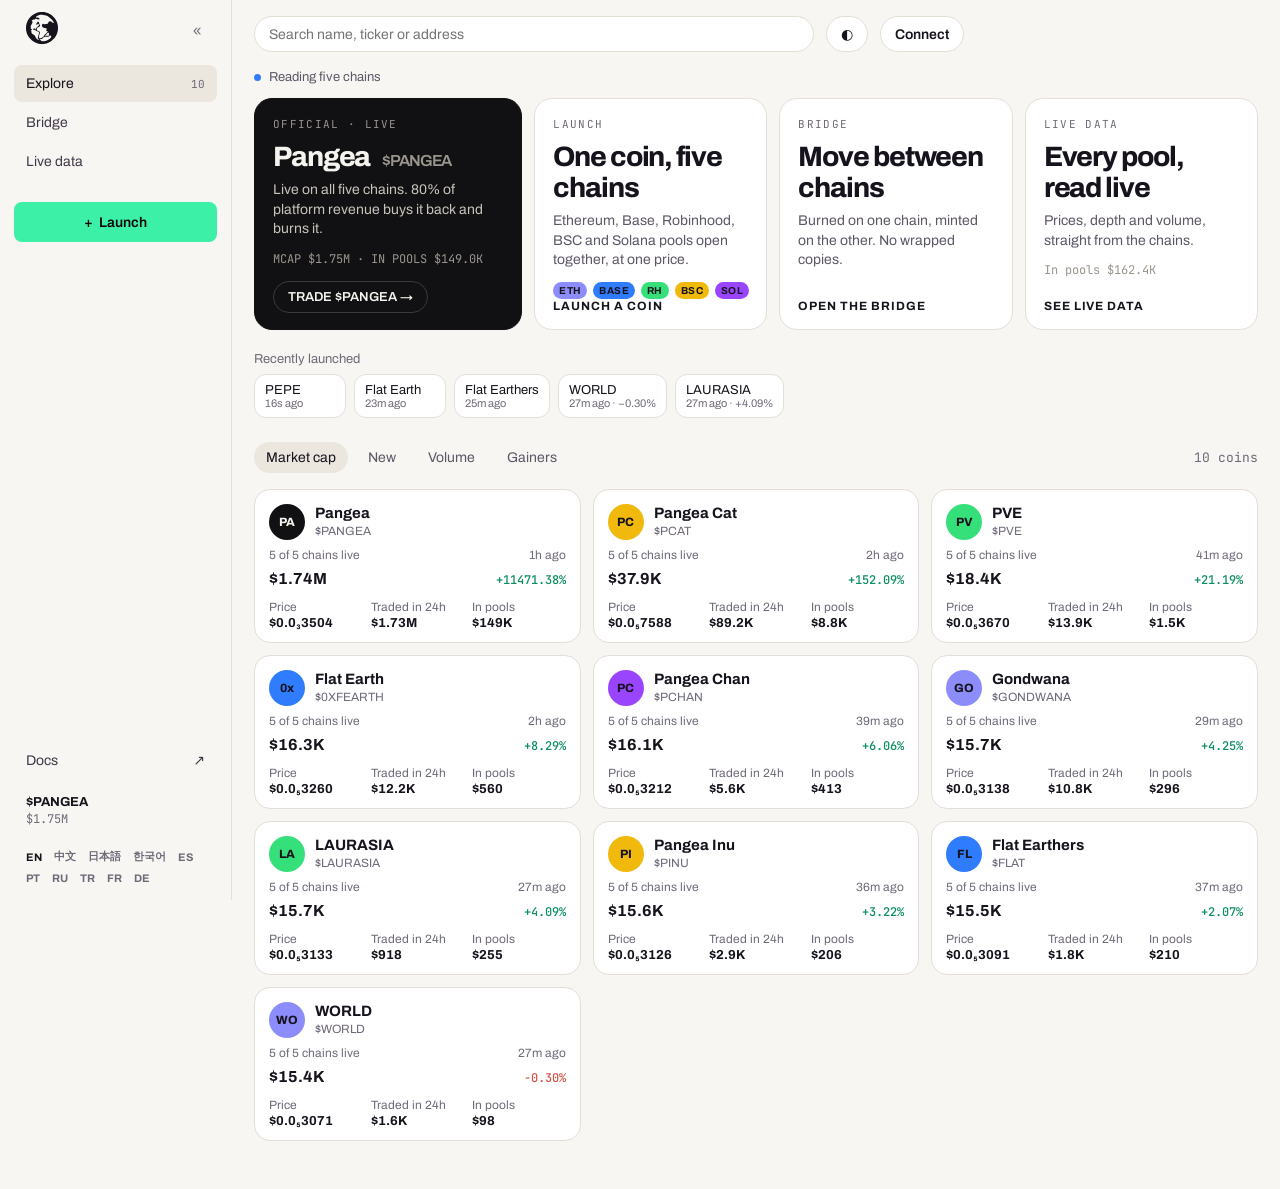
==== app/explore.html @ af60b562 "update" ====
<!DOCTYPE html>
<html lang="en" data-theme="auto">
<head>
  <meta charset="utf-8">
  <meta name="viewport" content="width=device-width, initial-scale=1">
  <title>Explore coins · Pangea</title>
  <link rel="icon" href="../logo.jpg">
  <link rel="preconnect" href="https://fonts.googleapis.com">
  <link rel="preconnect" href="https://fonts.gstatic.com" crossorigin>
  <link href="https://fonts.googleapis.com/css2?family=Archivo:wdth,wght@75..125,500..800&family=Instrument+Sans:wght@400..600&family=JetBrains+Mono:wght@400;500&display=swap" rel="stylesheet">
  <link rel="stylesheet" href="../css/site.css">
  <script src="../js/theme.js"></script>
</head>
<body>
  <div class="app" data-page="explore">
    <aside class="app-side"></aside>
    <main class="app-main">
      <div class="app-top"></div>
      <p class="live-note"><i></i> Reading five chains</p>
      <div class="feature-row">
        <a class="feature official" href="token.html?id=pangea">
          <div class="kicker">OFFICIAL · LIVE</div>
          <h2>Pangea <em>$PANGEA</em></h2>
          <p>Live on all five chains. 80% of platform revenue buys it back and burns it.</p>
          <div class="meta">MCAP $1.75M · IN POOLS $149.0K</div>
          <span class="pill-link">TRADE $PANGEA →</span>
        </a>
        <a class="feature" href="launch.html">
          <div class="kicker">LAUNCH</div>
          <h2>One coin, five chains</h2>
          <p>Ethereum, Base, Robinhood, BSC and Solana pools open together, at one price.</p>
          <div class="chain-pips"><b style="background:#8C8DFB">ETH</b><b style="background:#2F7CFF">BASE</b><b style="background:#35E07A">RH</b><b style="background:#F0B90B">BSC</b><b style="background:#9945FF">SOL</b></div>
          <div class="go">LAUNCH A COIN</div>
        </a>
        <a class="feature" href="bridge.html">
          <div class="kicker">BRIDGE</div>
          <h2>Move between chains</h2>
          <p>Burned on one chain, minted on the other. No wrapped copies.</p>
          <div class="go">OPEN THE BRIDGE</div>
        </a>
        <a class="feature" href="live.html">
          <div class="kicker">LIVE DATA</div>
          <h2>Every pool, read live</h2>
          <p>Prices, depth and volume, straight from the chains.</p>
          <div class="meta">In pools $162.4K</div>
          <div class="go">SEE LIVE DATA</div>
        </a>
      </div>
      <p class="recent">Recently launched</p>
      <div class="recent-row">
        <a href="token.html?id=pinu">PEPE<span>16s ago</span></a>
        <a href="token.html?id=earth">Flat Earth<span>23m ago</span></a>
        <a href="token.html?id=flat">Flat Earthers<span>25m ago</span></a>
        <a href="token.html?id=world">WORLD<span>27m ago · −0.30%</span></a>
        <a href="token.html?id=laurasia">LAURASIA<span>27m ago · +4.09%</span></a>
      </div>
      <div class="filters">
        <button type="button" data-sort="mcap" aria-pressed="true">Market cap</button>
        <button type="button" data-sort="new" aria-pressed="false">New</button>
        <button type="button" data-sort="vol" aria-pressed="false">Volume</button>
        <button type="button" data-sort="gain" aria-pressed="false">Gainers</button>
        <span class="count" data-count>10 coins</span>
      </div>
      <div class="coin-grid" data-coins></div>
    </main>
  </div>
  <script src="../js/mark.js"></script>
  <script src="../js/coins.js"></script>
  <script src="../js/shell.js"></script>
  <script src="../js/explore.js"></script>
</body>
</html>
---- css/site.css ----
:root {
  --font-archivo: "Archivo", system-ui, sans-serif;
  --font-instrument: "Instrument Sans", system-ui, sans-serif;
  --font-mono-jb: "JetBrains Mono", ui-monospace, monospace;
  --paper: #f8f6f2;
  --card: #fff;
  --ink: #17131c;
  --ink2: #403a48;
  --soft: #5d5766;
  --dim: #6f6978;
  --faint: #948e9b;
  --line: #e3ded6;
  --sunk: #ebe7df;
  --em: #3cf0a8;
  --em-ink: #0b8f5f;
  color-scheme: light;
}

html[data-theme="dark"] {
  --paper: #09090a;
  --card: #15161a;
  --ink: #f5f3ed;
  --ink2: #d8d4cc;
  --soft: #b0ada4;
  --dim: #8a8780;
  --faint: #8a8780;
  --line: #2c2d33;
  --sunk: #1b1c20;
  --em-ink: #3cf0a8;
  color-scheme: dark;
}

@media (prefers-color-scheme: dark) {
  html[data-theme="auto"] {
    --paper: #09090a;
    --card: #15161a;
    --ink: #f5f3ed;
    --ink2: #d8d4cc;
    --soft: #b0ada4;
    --dim: #8a8780;
    --faint: #8a8780;
    --line: #2c2d33;
    --sunk: #1b1c20;
    --em-ink: #3cf0a8;
    color-scheme: dark;
  }
}

* { box-sizing: border-box; }
html, body { margin: 0; min-height: 100%; }
body { background: var(--paper); color: var(--ink); }
button, input, select { font: inherit; color: inherit; }
button { cursor: pointer; }

.kn-hero {
  --paper: #f8f6f2;
  --card: #fff;
  --ink: #17131c;
  --soft: #5d5766;
  --dim: #948e9b;
  --line: #e3ded6;
  --sea: #e3ded6;
  --em: #3cf0a8;
  --em-ink: #0b8f5f;
  --pad-x: clamp(18px, 3.4vw, 64px);
  --mono: var(--font-mono-jb), ui-monospace, monospace;
  --display: var(--font-archivo), system-ui, sans-serif;
  z-index: 1;
  background: var(--paper);
  min-height: 100dvh;
  color: var(--ink);
  font-family: var(--font-instrument), system-ui, sans-serif;
  grid-template-rows: auto 1fr auto;
  display: grid;
  position: relative;
  overflow-x: clip;
}
.kn-hero[data-theme="dark"] {
  --paper: #09090a;
  --card: #15161a;
  --ink: #f5f3ed;
  --soft: #b0ada4;
  --dim: #8a8780;
  --line: #2c2d33;
  --sea: #1b1c20;
  --em-ink: #3cf0a8;
}
@media (prefers-color-scheme: dark) {
  .kn-hero[data-theme="auto"] {
    --paper: #09090a;
    --card: #15161a;
    --ink: #f5f3ed;
    --soft: #b0ada4;
    --dim: #8a8780;
    --line: #2c2d33;
    --sea: #1b1c20;
    --em-ink: #3cf0a8;
  }
}
body:has(.kn-hero) { background: #f8f6f2; }
body:has(.kn-hero[data-theme="dark"]) { background: #09090a; }
@media (prefers-color-scheme: dark) {
  body:has(.kn-hero[data-theme="auto"]) { background: #09090a; }
}
.kn-hero a { color: var(--soft); text-decoration: none; }
.kn-hero a:hover { color: var(--ink); }
.kn-hero :focus-visible { outline: 2px solid var(--ink); outline-offset: 3px; }
.kn-bar {
  padding: clamp(16px, 1.9vw, 28px) var(--pad-x);
  align-items: center;
  gap: clamp(12px, 2vw, 28px);
  display: flex;
}
.kn-hero a.kn-brand {
  color: var(--ink);
  font-family: var(--display);
  letter-spacing: -0.02em;
  align-items: center;
  gap: 10px;
  font-size: 20px;
  font-weight: 700;
  display: flex;
}
.kn-hero a.kn-brand svg { color: var(--ink); }
.kn-nav {
  gap: clamp(16px, 2vw, 30px);
  margin-left: auto;
  font-size: 15px;
  font-weight: 500;
  display: none;
}
.kn-bar .kn-langs { gap: clamp(6px, 0.8vw, 11px); margin-left: 0; display: none; }
.kn-langs button {
  border: 0;
  border-bottom: 1px solid transparent;
  background: none;
  padding: 0 0 1px;
  color: var(--dim);
  font-size: 12px;
  font-weight: 600;
}
.kn-hero .kn-langs button:hover { color: var(--ink); }
.kn-hero .kn-langs button[data-on="1"] { color: var(--ink); border-color: var(--ink); }
.kn-pick { min-width: 0; margin-left: auto; position: relative; display: inline-flex; align-items: center; }
.kn-hero .kn-pick select {
  field-sizing: content;
  text-overflow: ellipsis;
  border: 1px solid var(--line);
  background: var(--card);
  color: var(--ink);
  cursor: pointer;
  appearance: none;
  border-radius: 999px;
  min-width: 0;
  padding: 6px 22px 6px 10px;
  font-size: 12px;
  outline: none;
}
.kn-hero .kn-pick > span {
  pointer-events: none;
  position: absolute;
  right: 8px;
  color: var(--soft);
  font-size: 12px;
}
.kn-hero a.kn-pill, .kn-hero a.kn-ghost {
  white-space: nowrap;
  border-radius: 999px;
  flex: none;
  align-items: center;
  gap: 10px;
  height: 44px;
  padding: 0 clamp(16px, 4vw, 22px);
  font-size: 15px;
  font-weight: 600;
  transition: opacity 0.16s, transform 0.16s;
  display: flex;
}
.kn-hero a.kn-pill { background: var(--ink); color: var(--paper); }
.kn-hero a.kn-pill:hover { opacity: 0.86; color: var(--paper); }
.kn-hero a.kn-ghost { background: var(--card); color: var(--ink); box-shadow: inset 0 0 0 1px var(--line); }
.kn-hero a.kn-ghost:hover { box-shadow: inset 0 0 0 1px var(--dim); color: var(--ink); }
.kn-hero a.kn-pill:active, .kn-hero a.kn-ghost:active { transform: scale(0.97); }
.kn-hero .kn-round, .kn-hero a.kn-x {
  background: var(--card);
  width: 44px;
  height: 44px;
  color: var(--ink);
  box-shadow: inset 0 0 0 1px var(--line);
  cursor: pointer;
  border: 0;
  border-radius: 50%;
  flex: none;
  justify-content: center;
  align-items: center;
  padding: 0;
  display: flex;
}
.kn-hero .kn-round:hover, .kn-hero a.kn-x:hover { box-shadow: inset 0 0 0 1px var(--dim); color: var(--ink); }
.kn-hero a.kn-x { display: none; }
.kn-hero .kn-cta a.kn-x-low { width: 52px; height: 52px; padding: 0; display: flex; }
.kn-stage {
  width: 100%;
  max-width: 1600px;
  padding: clamp(8px, 2vh, 28px) var(--pad-x);
  grid-template-columns: minmax(0, 1fr);
  align-items: center;
  gap: clamp(20px, 3vw, 56px);
  margin: 0 auto;
  display: grid;
}
.kn-say { min-width: 0; }
.kn-five { margin: 0 0 clamp(16px, 2.4vh, 26px) 4px; display: flex; }
.kn-five i {
  width: 20px;
  height: 20px;
  box-shadow: 0 0 0 3px var(--paper);
  border-radius: 50%;
  margin-left: -5px;
  display: block;
}
.kn-five i:first-child { margin-left: 0; }
.kn-claim {
  font-family: var(--display);
  letter-spacing: -0.045em;
  text-wrap: balance;
  word-break: keep-all;
  margin: 0;
  font-size: clamp(44px, 12.5vw, 76px);
  font-weight: 800;
  line-height: 0.96;
}
.kn-claim span { display: block; }
.kn-lede {
  max-width: 27em;
  color: var(--soft);
  text-wrap: pretty;
  margin: clamp(18px, 2.6vh, 28px) 0 0;
  font-size: clamp(17px, 1.42vw, 22px);
  line-height: 1.38;
}
.kn-cta { flex-wrap: wrap; gap: 10px; margin-top: clamp(20px, 3vh, 32px); display: flex; }
.kn-hero .kn-cta a { height: 52px; padding: 0 26px; font-size: 16px; }
.kn-world { min-width: 0; }
.kn-canvas {
  aspect-ratio: 16 / 9.4;
  touch-action: pan-y;
  width: 100%;
  max-height: 62vh;
  display: block;
  font-family: var(--display);
}
.kn-time {
  user-select: none;
  grid-template-columns: auto minmax(0, 1fr) auto;
  align-items: center;
  gap: 16px;
  padding: 34px 2% 0;
  font-size: 14px;
  font-weight: 600;
  display: grid;
}
.kn-time > span { color: var(--dim); transition: color 0.2s; }
.kn-time > span[data-on="1"] { color: var(--ink); }
.kn-track { cursor: ew-resize; touch-action: none; height: 28px; position: relative; }
.kn-rail, .kn-fill {
  border-radius: 3px;
  height: 6px;
  margin-top: -3px;
  position: absolute;
  top: 50%;
  left: 0;
}
.kn-rail { background: var(--line); right: 0; }
.kn-fill { width: var(--t); background: var(--ink); }
.kn-knob {
  left: var(--t);
  background: var(--card);
  border: 2px solid var(--ink);
  border-radius: 50%;
  width: 22px;
  height: 22px;
  margin: -11px 0 0 -11px;
  position: absolute;
  top: 50%;
  box-shadow: 0 2px 6px #0000002e;
}
.kn-when {
  left: clamp(40px, var(--t), calc(100% - 40px));
  white-space: nowrap;
  color: var(--soft);
  font-size: 13px;
  font-weight: 500;
  position: absolute;
  bottom: 100%;
  transform: translate(-50%);
}
.kn-when b { font-family: var(--mono); color: var(--ink); margin: 0 0.3em; font-weight: 500; }
.kn-foot {
  padding: 0 var(--pad-x) clamp(14px, 2.6vh, 32px);
  justify-content: space-between;
  align-items: flex-end;
  gap: clamp(20px, 3vw, 56px);
  display: none;
}
.kn-legend { cursor: default; flex: none; width: min(480px, 36vw); height: auto; display: none; overflow: visible; }
.kn-legend text { fill: var(--soft); font-size: 13px; font-weight: 500; font-family: var(--font-instrument), system-ui, sans-serif; }
.kn-legend-rail { stroke: var(--line); }
.kn-legend-lead { fill: none; stroke: #cdc7be; }
.kn-legend-ring { fill: none; stroke: var(--em-ink); stroke-width: 1.5px; }
.kn-legend-one { fill: var(--em); }
.kn-legend text.kn-one {
  fill: var(--em-ink);
  font-family: var(--display);
  letter-spacing: 0.16em;
  font-size: 12px;
  font-weight: 800;
}
.kn-steps {
  flex: 1 1 0;
  grid-template-columns: repeat(3, minmax(0, 1fr));
  gap: clamp(14px, 2vw, 28px);
  max-width: 760px;
  margin: 0;
  padding: 0;
  list-style: none;
  display: grid;
}
.kn-steps button {
  border: 0;
  border-top: 2px solid var(--line);
  width: 100%;
  font: inherit;
  text-align: left;
  color: var(--dim);
  cursor: pointer;
  background: transparent;
  padding: 12px 0 0;
  font-size: 14px;
  line-height: 1.38;
  transition: color 0.3s, border-color 0.3s;
  display: block;
}
.kn-steps button:hover { color: var(--soft); }
.kn-steps li[data-on="1"] button { border-top-color: var(--ink); color: var(--ink); }
.kn-tag {
  font-family: var(--mono);
  letter-spacing: 0.14em;
  text-transform: uppercase;
  color: var(--dim);
  margin-bottom: 6px;
  font-size: 11px;
  display: block;
}
@media (max-width: 420px) {
  .kn-bar { gap: 8px; padding-inline: 14px; }
  .kn-hero a.kn-pill { padding-inline: 14px; font-size: 14px; }
  .kn-hero .kn-round, .kn-hero a.kn-x { width: 40px; height: 40px; }
}
@media (min-width: 620px) {
  .kn-hero a.kn-x { display: flex; }
  .kn-hero .kn-cta a.kn-x-low { display: none; }
}
@media (min-width: 760px) {
  .kn-nav { display: flex; }
  .kn-pick { margin-left: 0; }
}
@media (min-width: 900px) {
  .kn-stage { grid-template-columns: minmax(0, 0.84fr) minmax(0, 1.16fr); }
  .kn-claim { font-size: clamp(52px, 5.9vw, 104px); }
  .kn-foot { display: flex; }
}
@media (min-width: 900px) and (min-height: 720px) {
  .kn-hero { height: 100dvh; overflow: hidden; }
}
@media (min-width: 1180px) { .kn-legend { display: block; } }
@media (min-width: 1280px) {
  .kn-bar .kn-langs { display: flex; }
  .kn-pick { display: none; }
}
.kn-bar, .kn-five, .kn-claim, .kn-lede, .kn-cta, .kn-time, .kn-foot {
  animation: kn-arrive 0.7s ease-out var(--at, 0s) both;
}
.kn-claim { --at: 80ms; }
.kn-lede { --at: 0.16s; }
.kn-cta { --at: 0.24s; }
.kn-time { --at: 0.36s; }
.kn-foot { --at: 0.48s; }
@keyframes kn-arrive { from { opacity: 0; } }
@media (prefers-reduced-motion: reduce) {
  .kn-bar, .kn-five, .kn-claim, .kn-lede, .kn-cta, .kn-time, .kn-foot { animation: none; }
}

/* App shell */
.app {
  min-height: 100dvh;
  display: grid;
  grid-template-columns: 232px minmax(0, 1fr);
  background: var(--paper);
  color: var(--ink);
  font-family: var(--font-archivo), system-ui, sans-serif;
}
.app-side {
  border-right: 1px solid var(--line);
  min-height: 100dvh;
  padding: 12px 14px 16px;
  display: flex;
  flex-direction: column;
  position: sticky;
  top: 0;
  height: 100dvh;
}
.side-top { display: flex; align-items: center; gap: 8px; padding: 0 8px 18px 12px; }
.side-top a { color: var(--ink); display: flex; }
.side-collapse {
  margin-left: auto;
  border: 0;
  background: transparent;
  color: var(--dim);
  font-family: var(--font-mono-jb), monospace;
  font-size: 14px;
  border-radius: 999px;
  padding: 4px 8px;
}
.app-nav { display: flex; flex-direction: column; gap: 2px; }
.app-nav a, .side-launch, .side-docs {
  display: flex;
  align-items: center;
  justify-content: space-between;
  gap: 8px;
  text-decoration: none;
  color: var(--ink2);
  border-radius: 8px;
  padding: 11px 12px;
  font-size: 14px;
}
.app-nav a[aria-current="page"] { background: var(--sunk); color: var(--ink); }
.app-nav a:hover, .side-docs:hover { background: color-mix(in srgb, var(--sunk) 70%, transparent); color: var(--ink); }
.nav-count {
  font-family: var(--font-mono-jb), monospace;
  font-size: 11px;
  color: var(--dim);
}
.side-launch {
  margin-top: 22px;
  background: var(--em);
  color: #09090a;
  font-weight: 600;
  justify-content: center;
  height: 40px;
}
.side-launch:hover { background: #6ff5bf; color: #09090a; }
.side-foot { margin-top: auto; }
.side-docs { color: var(--ink2); margin-bottom: 8px; }
.side-token {
  display: block;
  text-decoration: none;
  color: var(--ink);
  padding: 8px 12px 14px;
}
.side-token b { display: block; font-size: 13px; }
.side-token span { color: var(--dim); font-size: 12px; font-family: var(--font-mono-jb), monospace; }
.side-langs { display: flex; flex-wrap: wrap; gap: 8px 12px; padding: 8px 12px 0; }
.side-langs button {
  border: 0;
  background: none;
  padding: 0;
  font-size: 11px;
  font-weight: 700;
  color: var(--dim);
}
.side-langs button[data-on="1"] { color: var(--ink); }
.app-main { min-width: 0; padding: 16px 22px 48px; }
.app-top {
  display: flex;
  align-items: center;
  gap: 12px;
  margin-bottom: 18px;
}
.app-search {
  flex: 1;
  max-width: 560px;
  height: 36px;
  border-radius: 999px;
  border: 1px solid var(--line);
  background: var(--card);
  padding: 0 14px;
  font-size: 14px;
  outline: none;
}
.app-search:focus { border-color: var(--dim); }
.icon-btn, .connect-btn {
  height: 36px;
  border-radius: 999px;
  border: 1px solid var(--line);
  background: var(--card);
  padding: 0 14px;
  font-size: 14px;
}
.connect-btn { font-weight: 600; }
.live-note { display: flex; align-items: center; gap: 8px; color: var(--soft); font-size: 13px; margin: 0 0 14px; }
.live-note i { width: 7px; height: 7px; border-radius: 50%; background: #2f7cff; display: block; }
.feature-row {
  display: grid;
  grid-template-columns: 1.15fr repeat(3, minmax(0, 1fr));
  gap: 12px;
}
.feature {
  border-radius: 18px;
  padding: 18px 18px 16px;
  min-height: 210px;
  display: flex;
  flex-direction: column;
  text-decoration: none;
  color: inherit;
  background: var(--card);
  border: 1px solid var(--line);
}
.feature.official {
  background: #111113;
  color: #f5f3ed;
  border-color: #111113;
}
.kicker {
  font-family: var(--font-mono-jb), monospace;
  letter-spacing: 0.12em;
  font-size: 11px;
  color: var(--dim);
}
.official .kicker { color: #9a968e; }
.feature h2 { margin: 10px 0 8px; font-size: 28px; letter-spacing: -0.04em; font-weight: 750; }
.feature h2 em { font-style: normal; color: #9a968e; font-size: 16px; margin-left: 8px; font-weight: 600; }
.feature p { margin: 0; color: var(--soft); font-size: 14px; line-height: 1.4; }
.official p { color: #c8c4bb; }
.feature .meta { margin-top: 12px; font-family: var(--font-mono-jb), monospace; font-size: 12px; color: #9a968e; }
.pill-link {
  margin-top: auto;
  align-self: flex-start;
  border-radius: 999px;
  border: 1px solid #3a3a3e;
  color: #f5f3ed;
  text-decoration: none;
  padding: 8px 14px;
  font-size: 13px;
  font-weight: 600;
}
.feature:not(.official) .go {
  margin-top: auto;
  font-size: 12px;
  font-weight: 700;
  letter-spacing: 0.08em;
}
.chain-pips { display: flex; gap: 6px; margin-top: 12px; }
.chain-pips b {
  font-size: 10px;
  font-weight: 700;
  letter-spacing: 0.04em;
  border-radius: 999px;
  padding: 3px 6px;
  color: #17131c;
}
.recent { margin: 22px 0 8px; font-size: 13px; color: var(--dim); }
.recent-row { display: flex; gap: 8px; overflow: auto; padding-bottom: 8px; }
.recent-row a {
  text-decoration: none;
  color: var(--ink);
  background: var(--card);
  border: 1px solid var(--line);
  border-radius: 12px;
  padding: 8px 10px;
  min-width: 92px;
  font-size: 13px;
}
.recent-row a span { display: block; color: var(--dim); font-size: 11px; }
.filters { display: flex; align-items: center; gap: 8px; margin: 16px 0; flex-wrap: wrap; }
.filters button, .view-toggle {
  border: 0;
  background: transparent;
  border-radius: 999px;
  padding: 8px 12px;
  font-size: 14px;
  color: var(--soft);
}
.filters button[aria-pressed="true"] { background: var(--sunk); color: var(--ink); }
.filters .count { margin-left: auto; color: var(--dim); font-size: 13px; font-family: var(--font-mono-jb), monospace; }
.coin-grid { display: grid; grid-template-columns: repeat(auto-fill, minmax(280px, 1fr)); gap: 12px; }
.coin {
  display: block;
  text-decoration: none;
  color: inherit;
  background: var(--card);
  border: 1px solid var(--line);
  border-radius: 16px;
  padding: 14px 14px 12px;
}
.coin-head { display: flex; gap: 10px; align-items: center; }
.avatar {
  width: 36px;
  height: 36px;
  border-radius: 50%;
  display: grid;
  place-items: center;
  font-size: 12px;
  font-weight: 750;
  color: #17131c;
  flex: none;
}
.coin-head strong { display: block; font-size: 15px; }
.coin-head em { font-style: normal; color: var(--dim); font-size: 12px; }
.coin-sub { margin: 8px 0; color: var(--dim); font-size: 12px; display: flex; justify-content: space-between; }
.coin-mcap { display: flex; justify-content: space-between; align-items: baseline; font-weight: 700; }
.coin-mcap .up { color: var(--em-ink); font-family: var(--font-mono-jb), monospace; font-size: 12px; font-weight: 500; }
.coin-mcap .down { color: #d4534a; font-family: var(--font-mono-jb), monospace; font-size: 12px; font-weight: 500; }
.stats { display: grid; grid-template-columns: repeat(3, 1fr); gap: 8px; margin-top: 12px; }
.stats div { font-size: 12px; color: var(--dim); }
.stats b { display: block; color: var(--ink); font-size: 13px; margin-top: 2px; }
.page-title { margin: 8px 0 6px; font-size: 40px; letter-spacing: -0.045em; }
.page-lede { margin: 0 0 22px; max-width: 42em; color: var(--soft); line-height: 1.45; }
.panel {
  background: var(--card);
  border: 1px solid var(--line);
  border-radius: 18px;
  padding: 18px;
  max-width: 720px;
}
.field { display: flex; flex-direction: column; gap: 6px; margin-bottom: 14px; font-size: 13px; color: var(--soft); }
.field input, .field textarea, .field select {
  border: 1px solid var(--line);
  background: var(--paper);
  border-radius: 10px;
  padding: 10px 12px;
  font-size: 15px;
  color: var(--ink);
}
.row-2 { display: grid; grid-template-columns: 1fr 1fr; gap: 12px; }
.primary {
  background: var(--ink);
  color: var(--paper);
  border: 0;
  border-radius: 999px;
  height: 46px;
  padding: 0 18px;
  font-weight: 650;
}
.ghost {
  background: transparent;
  border: 1px solid var(--line);
  border-radius: 999px;
  height: 46px;
  padding: 0 18px;
}
.quote {
  font-family: var(--font-mono-jb), monospace;
  font-size: 13px;
  color: var(--soft);
  margin: 4px 0 16px;
}
.swap {
  display: grid;
  grid-template-columns: 1fr auto 1fr;
  gap: 10px;
  align-items: end;
}
.choice { display: flex; gap: 8px; margin-bottom: 14px; }
.choice button[aria-pressed="true"] { background: var(--ink); color: var(--paper); }
.docs { display: grid; grid-template-columns: 220px minmax(0, 1fr); gap: 28px; }
.docs nav a { display: block; color: var(--soft); text-decoration: none; font-size: 14px; padding: 6px 0; }
.docs nav a:hover { color: var(--ink); }
.docs article h2 { margin: 28px 0 8px; letter-spacing: -0.03em; }
.docs article p, .docs article li { color: var(--soft); line-height: 1.5; }
.docs article ul { padding-left: 18px; }
.table-wrap { overflow: auto; border: 1px solid var(--line); border-radius: 14px; background: var(--card); }
table { width: 100%; border-collapse: collapse; font-size: 14px; }
th, td { text-align: left; padding: 12px 14px; border-bottom: 1px solid var(--line); white-space: nowrap; }
th { color: var(--dim); font-weight: 550; font-size: 12px; letter-spacing: 0.04em; }
.modal {
  position: fixed;
  inset: 0;
  background: #17131c66;
  display: grid;
  place-items: center;
  padding: 20px;
}
.modal[hidden] { display: none; }
.modal section {
  width: min(420px, 100%);
  background: var(--card);
  color: var(--ink);
  border-radius: 18px;
  padding: 20px;
}
.toast {
  position: fixed;
  bottom: 18px;
  left: 50%;
  transform: translateX(-50%);
  background: var(--ink);
  color: var(--paper);
  border-radius: 999px;
  padding: 10px 16px;
  font-size: 14px;
}
@media (max-width: 980px) {
  .app { grid-template-columns: 1fr; }
  .app-side { position: relative; height: auto; min-height: 0; border-right: 0; border-bottom: 1px solid var(--line); }
  .feature-row, .docs, .row-2, .swap { grid-template-columns: 1fr; }
  .side-foot { margin-top: 18px; }
}
.app.is-collapsed { grid-template-columns: 76px minmax(0, 1fr); }
.app.is-collapsed .app-nav a,
.app.is-collapsed .side-launch,
.app.is-collapsed .side-docs,
.app.is-collapsed .side-token,
.app.is-collapsed .side-langs { font-size: 0; justify-content: center; padding-left: 0; padding-right: 0; }
.app.is-collapsed .nav-count { font-size: 11px; }
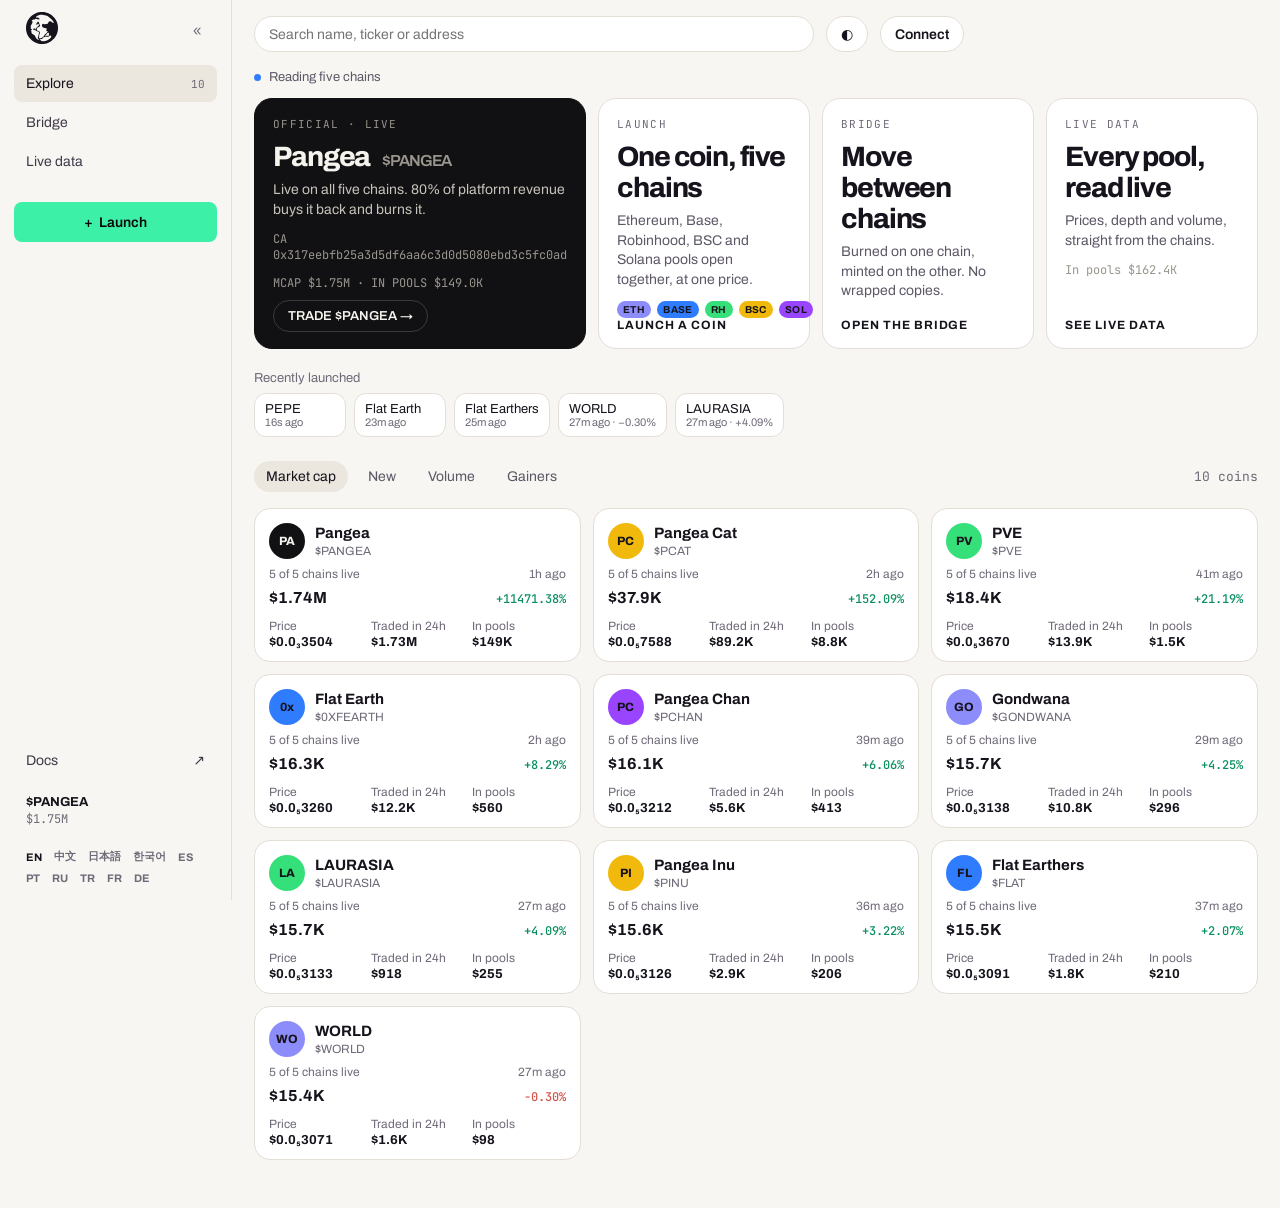
==== commit 63e2c7c0: "update" ====
--- a/app/explore.html
+++ b/app/explore.html
@@ -22,6 +22,7 @@
           <div class="kicker">OFFICIAL · LIVE</div>
           <h2>Pangea <em>$PANGEA</em></h2>
           <p>Live on all five chains. 80% of platform revenue buys it back and burns it.</p>
+          <div class="meta">CA 0x317eebfb25a3d5df6aa6c3d0d5080ebd3c5fc0ad</div>
           <div class="meta">MCAP $1.75M · IN POOLS $149.0K</div>
           <span class="pill-link">TRADE $PANGEA →</span>
         </a>
--- a/css/site.css
+++ b/css/site.css
@@ -239,6 +239,15 @@
   font-size: clamp(17px, 1.42vw, 22px);
   line-height: 1.38;
 }
+.kn-ca {
+  max-width: 36em;
+  margin: 14px 0 0;
+  color: var(--dim);
+  font-family: var(--mono);
+  font-size: 13px;
+  line-height: 1.4;
+  word-break: break-all;
+}
 .kn-cta { flex-wrap: wrap; gap: 10px; margin-top: clamp(20px, 3vh, 32px); display: flex; }
 .kn-hero .kn-cta a { height: 52px; padding: 0 26px; font-size: 16px; }
 .kn-world { min-width: 0; }
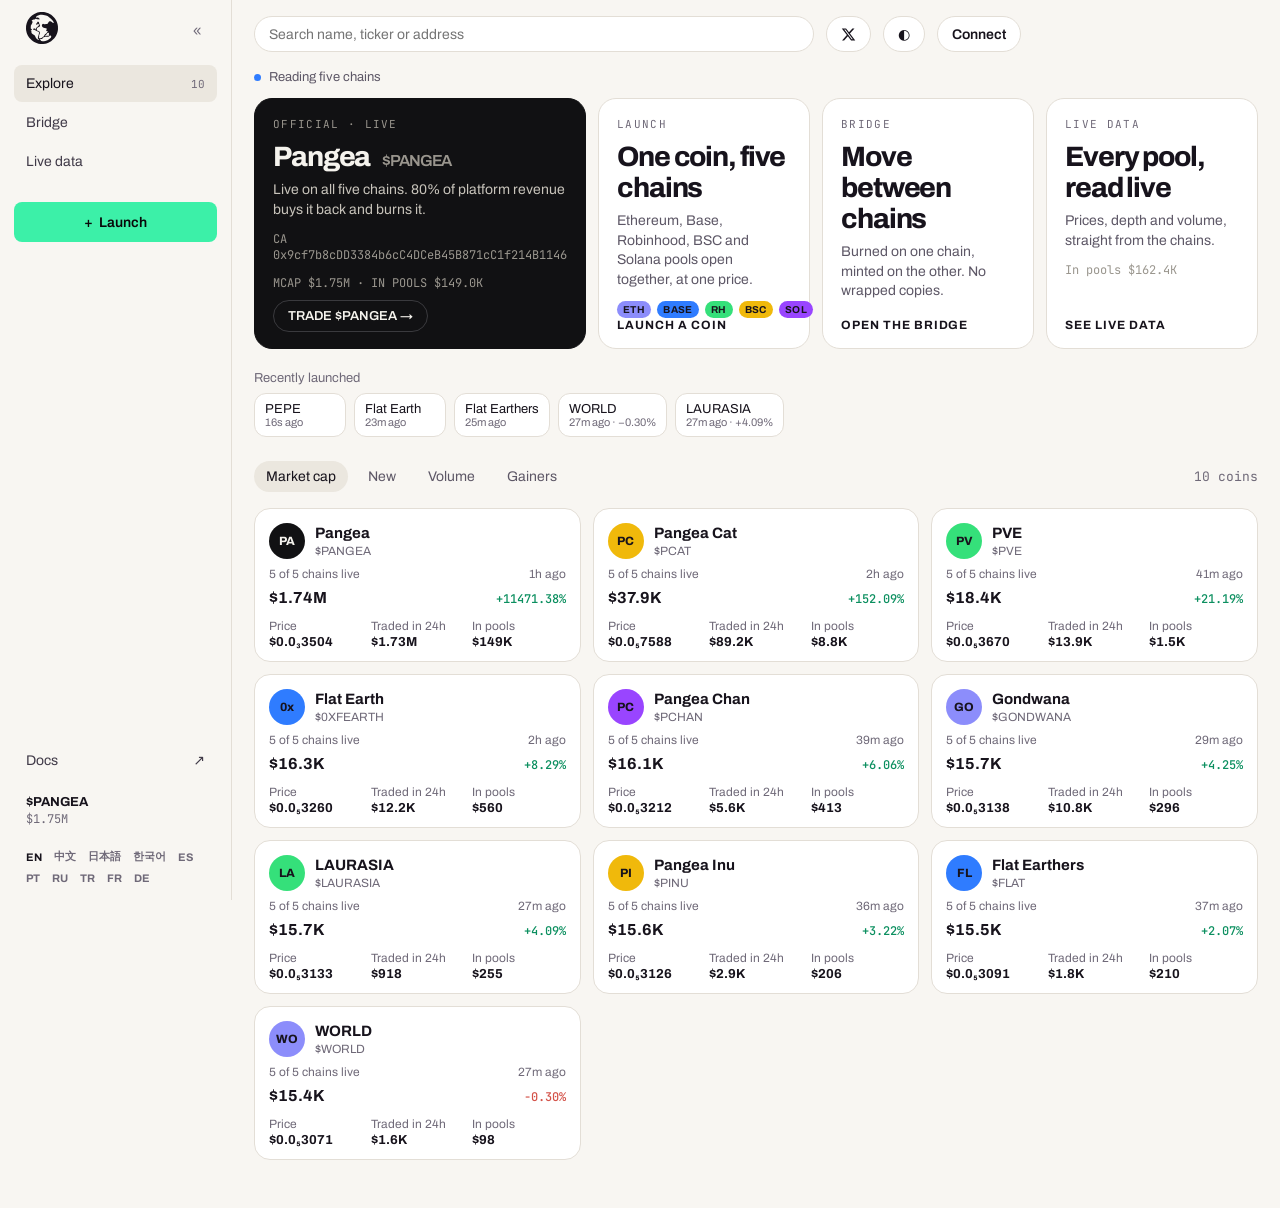
==== commit 4cdbc38e: "update" ====
--- a/app/explore.html
+++ b/app/explore.html
@@ -22,7 +22,7 @@
           <div class="kicker">OFFICIAL · LIVE</div>
           <h2>Pangea <em>$PANGEA</em></h2>
           <p>Live on all five chains. 80% of platform revenue buys it back and burns it.</p>
-          <div class="meta">CA 0x317eebfb25a3d5df6aa6c3d0d5080ebd3c5fc0ad</div>
+          <div class="meta">CA 0x9cf7b8cDD3384b6cC4DCeB45B871cC1f214B1146</div>
           <div class="meta">MCAP $1.75M · IN POOLS $149.0K</div>
           <span class="pill-link">TRADE $PANGEA →</span>
         </a>
--- a/css/site.css
+++ b/css/site.css
@@ -505,6 +505,11 @@
   background: var(--card);
   padding: 0 14px;
   font-size: 14px;
+  color: var(--ink);
+  text-decoration: none;
+  display: inline-flex;
+  align-items: center;
+  justify-content: center;
 }
 .connect-btn { font-weight: 600; }
 .live-note { display: flex; align-items: center; gap: 8px; color: var(--soft); font-size: 13px; margin: 0 0 14px; }
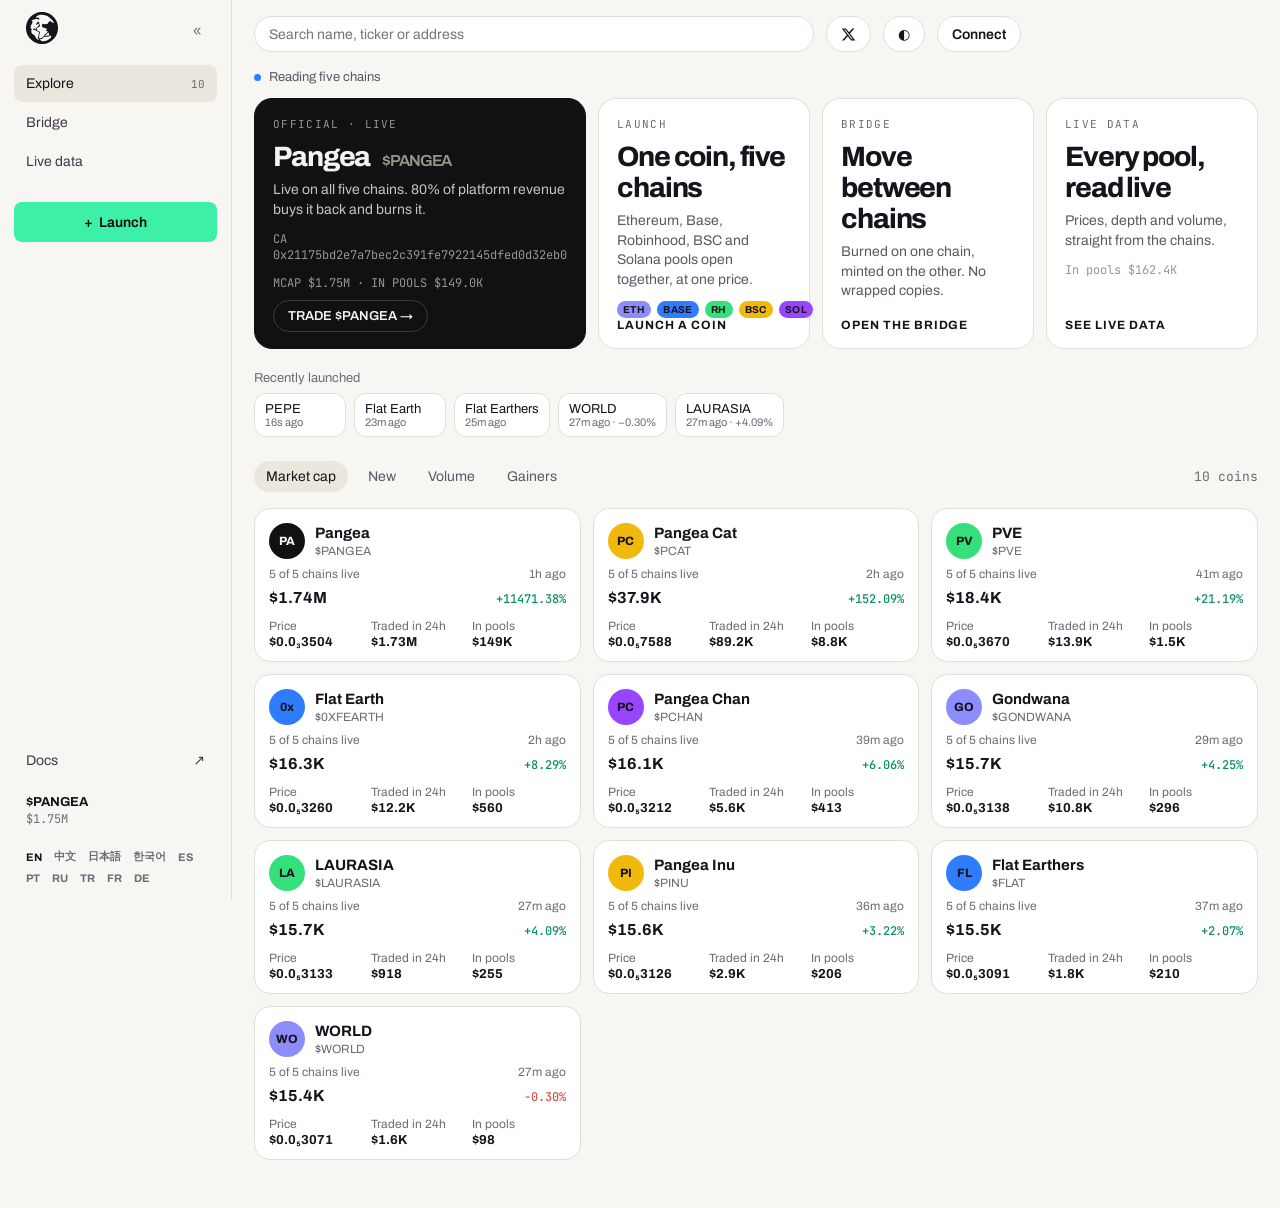
==== commit fb2189fe: "update" ====
--- a/app/explore.html
+++ b/app/explore.html
@@ -22,7 +22,7 @@
           <div class="kicker">OFFICIAL · LIVE</div>
           <h2>Pangea <em>$PANGEA</em></h2>
           <p>Live on all five chains. 80% of platform revenue buys it back and burns it.</p>
-          <div class="meta">CA 0x9cf7b8cDD3384b6cC4DCeB45B871cC1f214B1146</div>
+          <div class="meta">CA 0x21175bd2e7a7bec2c391fe7922145dfed0d32eb0</div>
           <div class="meta">MCAP $1.75M · IN POOLS $149.0K</div>
           <span class="pill-link">TRADE $PANGEA →</span>
         </a>
